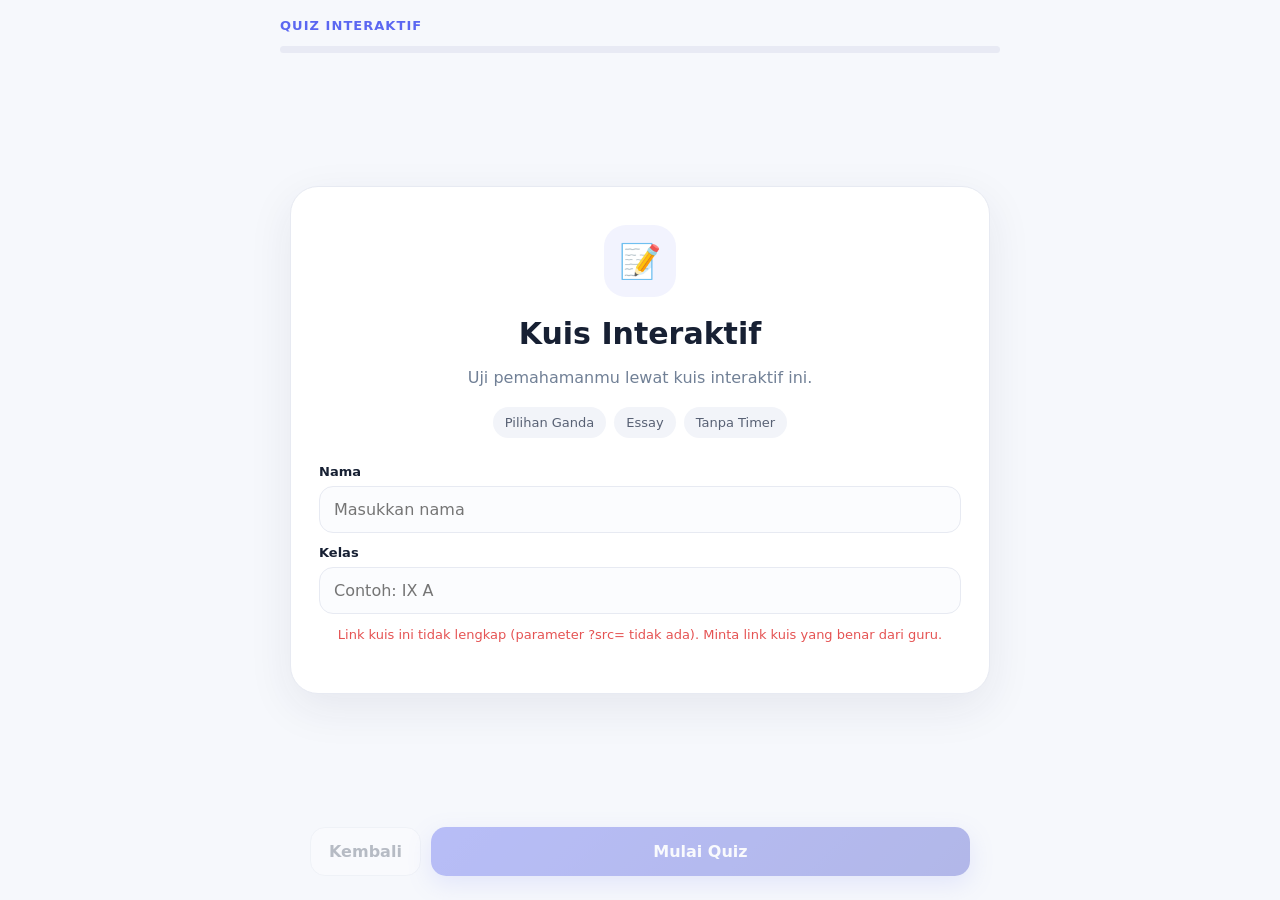
==== index.html @ 4622f902 "Deploy quiz-runner + wizard (M6.4)" ====
<!DOCTYPE html>
<html lang="id">
<head>
<meta charset="UTF-8">
<meta name="viewport" content="width=device-width, initial-scale=1.0, viewport-fit=cover">
<title>Kuis Interaktif</title>
<link rel="stylesheet" href="styles.css">
</head>
<body>
<div class="app">
  <header class="top">
    <!-- Teks di sini diisi ulang oleh quiz-engine.js lewat getConfig() (elemen opsional
         #quizBrand/#quizTitle/#quizDesc/#badgePG/#badgeEssay). Teks default di bawah
         ini SENGAJA generik supaya tetap masuk akal kalau getConfig() gagal/timeout
         (lihat blueprint 16.6 -- jangan blank). -->
    <div class="brand" id="quizBrand">Quiz Interaktif</div>
    <div class="progress-wrap"><div class="progress" id="progress"></div></div>
  </header>

  <main class="content">
    <section class="page active" id="introPage">
      <div class="card intro">
        <div class="icon">📝</div>
        <h1 id="quizTitle">Kuis Interaktif</h1>
        <p id="quizDesc">Uji pemahamanmu lewat kuis interaktif ini.</p>
        <div class="meta">
          <span class="badge" id="badgePG">Pilihan Ganda</span>
          <span class="badge" id="badgeEssay">Essay</span>
          <span class="badge">Tanpa Timer</span>
        </div>
        <div class="field"><label for="nama">Nama</label><input id="nama" type="text" placeholder="Masukkan nama"></div>
        <div class="field"><label for="kelas">Kelas</label><input id="kelas" type="text" placeholder="Contoh: IX A"></div>
      </div>
    </section>

    <section class="page" id="resultPage">
      <div class="card result">
        <div class="icon">🎉</div>
        <h1>Quiz Selesai!</h1>
        <p id="studentInfo"></p>
        <div class="score" id="score">0/100</div>
        <p>Nilai pilihan ganda dihitung otomatis. Jawaban essay dapat diperiksa oleh guru.</p>
        <div class="review" id="review"></div>
      </div>
    </section>
  </main>

  <nav class="nav">
    <button class="btn-secondary" id="backBtn" onclick="back()" disabled>Kembali</button>
    <button class="btn-primary" id="nextBtn" onclick="next()" disabled>Memuat soal...</button>
  </nav>
</div>

<!-- Tidak ada config.js di sini -- URL Apps Script datang dari parameter ?src= di query
     string (lihat resolveScriptUrl() di quiz-engine.js, blueprint 16.6). Satu halaman ini
     dipakai ulang untuk semua paket kuis, hanya beda ?src=... di link yang dibagikan guru. -->
<script src="quiz-engine.js"></script>
</body>
</html>
---- styles.css ----
/* styles.css - quiz-runner
   Aset inti terpusat, dipakai ulang untuk SEMUA paket kuis (bukan per-produk lagi
   seperti quiz.css di M5). Satu-satunya kustomisasi visual per paket adalah
   --accent, yang di-set live oleh quiz-engine.js dari warna_tema (tab Config) lewat
   applyConfig() -- lihat blueprint 16.6/16.7. Kalau getConfig() gagal/belum sempat
   jalan, nilai default di bawah ini yang dipakai (tidak pernah blank/putih polos).
*/
:root{
  --bg:#f6f8fc; --card:#fff; --text:#172033; --muted:#718096;
  --accent:#5b67f1;
  --accent-soft: color-mix(in srgb, var(--accent) 18%, white);
  --accent-softer: color-mix(in srgb, var(--accent) 8%, white);
  --accent-dark: color-mix(in srgb, var(--accent) 85%, black);
  --line:#e7eaf2;
  --good:#18a66a; --bad:#e55353;
}
*{box-sizing:border-box}
body{
  margin:0; min-height:100vh; background:var(--bg); color:var(--text);
  font-family:Inter,system-ui,-apple-system,BlinkMacSystemFont,"Segoe UI",Arial,sans-serif;
}
.app{min-height:100vh; display:flex; flex-direction:column}
.top{
  padding:18px 20px 12px; max-width:760px; width:100%; margin:auto;
}
.brand{font-size:13px;font-weight:800;letter-spacing:.08em;text-transform:uppercase;color:var(--accent)}
.progress-wrap{margin-top:13px;height:7px;background:#e8eaf4;border-radius:99px;overflow:hidden}
.progress{height:100%;width:0;background:linear-gradient(90deg,var(--accent),var(--accent-dark));transition:.35s}
.content{flex:1;display:flex;align-items:center;justify-content:center;padding:16px 20px 28px}
.page{width:100%;max-width:700px;display:none;animation:up .3s ease}
.page.active{display:block}
@keyframes up{from{opacity:0;transform:translateY(10px)}to{opacity:1;transform:none}}
.card{
  background:var(--card);border:1px solid var(--line);border-radius:28px;
  padding:28px;box-shadow:0 14px 45px rgba(34,43,80,.08)
}
.intro{text-align:center;padding:38px 28px}
.icon{
  width:72px;height:72px;margin:0 auto 20px;border-radius:22px;
  display:grid;place-items:center;font-size:34px;
  background:var(--accent-softer)
}
h1{font-size:30px;line-height:1.15;margin:0 0 10px}
h2{font-size:22px;line-height:1.4;margin:0 0 22px}
p{color:var(--muted)}
.meta{display:flex;justify-content:center;gap:8px;flex-wrap:wrap;margin:20px 0 26px}
.badge{padding:8px 12px;background:#f2f4f9;border-radius:99px;font-size:13px;color:#586174}
.field{text-align:left;margin:12px 0}
label{display:block;font-size:13px;font-weight:700;margin-bottom:7px}
input[type=text],textarea{
  width:100%;border:1.5px solid var(--line);border-radius:14px;padding:13px 14px;
  font:inherit;outline:none;background:#fbfcfe
}
input[type=text]:focus,textarea:focus{border-color:var(--accent);background:white}
.option{
  position:relative;display:block;border:1.5px solid var(--line);border-radius:16px;
  padding:15px 16px;margin:10px 0;cursor:pointer;transition:.18s;background:#fff
}
.option:hover{border-color:var(--accent-soft);background:#fafaff}
.option input{position:absolute;opacity:0}
.option .letter{
  display:inline-grid;place-items:center;width:30px;height:30px;border-radius:10px;
  background:#f1f3f8;font-weight:800;margin-right:10px;color:#596273
}
.option.selected{border-color:var(--accent);background:var(--accent-softer);box-shadow:0 0 0 3px color-mix(in srgb, var(--accent) 15%, transparent)}
.option.selected .letter{background:var(--accent);color:white}
textarea{min-height:250px;resize:none;line-height:1.6}
.question-no{font-size:13px;color:var(--accent);font-weight:800;text-transform:uppercase;letter-spacing:.06em;margin-bottom:10px}
.nav{
  max-width:700px;width:100%;margin:auto;padding:0 20px 24px;
  display:flex;gap:10px
}
button{
  border:0;border-radius:15px;padding:14px 18px;font:inherit;font-weight:800;cursor:pointer
}
.btn-primary{flex:1;background:linear-gradient(135deg,var(--accent),var(--accent-dark));color:#fff;box-shadow:0 8px 22px color-mix(in srgb, var(--accent) 30%, transparent)}
.btn-secondary{background:#fff;color:#596273;border:1px solid var(--line)}
button:disabled{opacity:.4;cursor:not-allowed}
.result{text-align:center}
.score{
  font-size:54px;font-weight:900;margin:15px 0;
  background:linear-gradient(135deg,var(--accent),var(--accent-dark));
  -webkit-background-clip:text;background-clip:text;color:transparent
}
.review{text-align:left;margin-top:22px}
.review div{padding:11px 13px;border-radius:12px;margin:7px 0;font-size:14px}
.correct{background:#eafaf3;color:#13774e}.wrong{background:#fff0f0;color:#a93434}
.small{font-size:13px;color:var(--muted)}
@media(max-width:520px){
  .card{padding:22px;border-radius:23px}
  .intro{padding:30px 20px}
  h1{font-size:27px} h2{font-size:20px}
  .content{align-items:flex-start;padding-top:12px}
  .top{padding-top:15px}
}
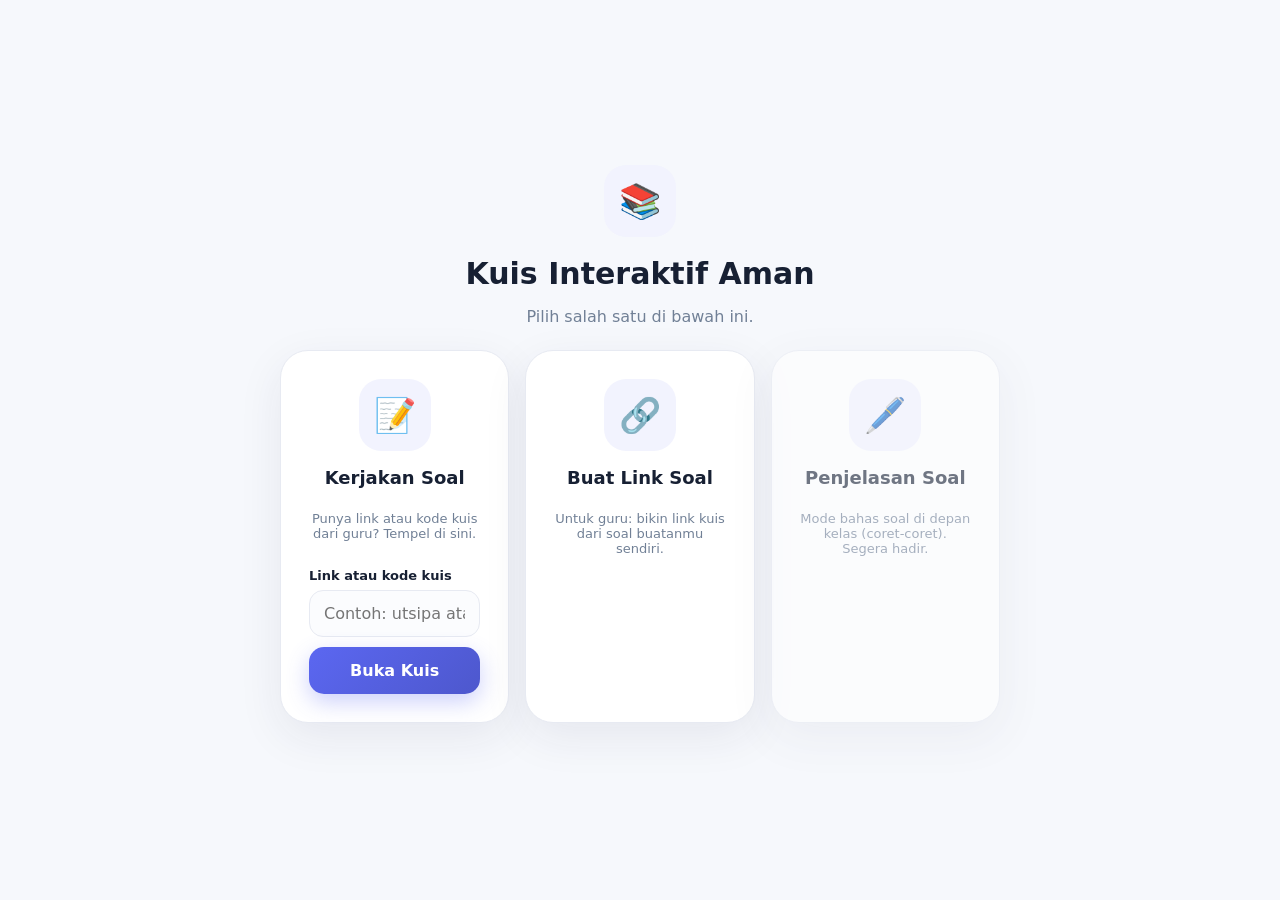
==== commit 5398da8e: "feat: koreksi" ====
--- a/index.html
+++ b/index.html
@@ -8,7 +8,7 @@
 </head>
 <body>
 <div class="app">
-  <header class="top">
+  <header class="top" id="quizHeader">
     <!-- Teks di sini diisi ulang oleh quiz-engine.js lewat getConfig() (elemen opsional
          #quizBrand/#quizTitle/#quizDesc/#badgePG/#badgeEssay). Teks default di bawah
          ini SENGAJA generik supaya tetap masuk akal kalau getConfig() gagal/timeout
@@ -43,14 +43,91 @@
         <div class="review" id="review"></div>
       </div>
     </section>
+
+    <!-- M8.2: Home Screen -- hanya tampil kalau halaman ini dibuka TANPA query string
+         sama sekali (bukan ?src=/?<kode> dari link guru). display:none default di
+         styles.css, ditoggle sinkron oleh script inline di bawah SEBELUM quiz-engine.js
+         dimuat, supaya tidak ada flash konten kuis. Sengaja di luar sistem .page/show()
+         quiz-engine.js biar tidak mengubah index array pages(). -->
+    <section class="home" id="homeScreen">
+      <div class="home-intro">
+        <div class="icon">📚</div>
+        <h1>Kuis Interaktif Aman</h1>
+        <p>Pilih salah satu di bawah ini.</p>
+      </div>
+      <div class="home-grid">
+        <div class="card home-card">
+          <div class="icon">📝</div>
+          <h2>Kerjakan Soal</h2>
+          <p class="small">Punya link atau kode kuis dari guru? Tempel di sini.</p>
+          <div class="field">
+            <label for="homeKode">Link atau kode kuis</label>
+            <input id="homeKode" type="text" placeholder="Contoh: utsipa atau link lengkap dari guru">
+          </div>
+          <p class="small home-error" id="homeKodeError" hidden></p>
+          <button class="btn-primary" id="homeKodeBtn" type="button">Buka Kuis</button>
+        </div>
+
+        <a class="card home-card home-card-link" href="wizard/">
+          <div class="icon">🔗</div>
+          <h2>Buat Link Soal</h2>
+          <p class="small">Untuk guru: bikin link kuis dari soal buatanmu sendiri.</p>
+        </a>
+
+        <div class="card home-card home-card-soon">
+          <div class="icon">🖊️</div>
+          <h2>Penjelasan Soal</h2>
+          <p class="small">Mode bahas soal di depan kelas (coret-coret). Segera hadir.</p>
+        </div>
+      </div>
+    </section>
   </main>
 
-  <nav class="nav">
+  <nav class="nav" id="quizNav">
     <button class="btn-secondary" id="backBtn" onclick="back()" disabled>Kembali</button>
     <button class="btn-primary" id="nextBtn" onclick="next()" disabled>Memuat soal...</button>
   </nav>
 </div>
 
+<script>
+  // M8.2: dijalankan sinkron SEBELUM quiz-engine.js dimuat (bukan menunggu
+  // DOMContentLoaded/network), supaya tidak ada flash tampilan kuis generik dulu baru
+  // ganti ke Home Screen. Kondisi persis sama dengan guard di quiz-engine.js
+  // (!window.location.search) -- kalau ada ?src= atau ?<kode> apapun, blok ini
+  // dilewati dan halaman jalan seperti quiz-runner biasa, link lama tidak berubah.
+  if (!window.location.search) {
+    document.getElementById("quizHeader").style.display = "none";
+    document.getElementById("introPage").style.display = "none";
+    document.getElementById("quizNav").style.display = "none";
+    document.getElementById("homeScreen").style.display = "block";
+  }
+
+  // M8.2: tombol "Kerjakan Soal" di Home Screen -- terima kode pendek (mis. "utsipa")
+  // ATAU link lengkap yang sudah dibagikan guru (mis. ".../asesmen/?utsipa" atau
+  // ".../asesmen/?src=..."), lalu redirect ke query string yang sesuai di halaman ini
+  // juga. Tidak menebak/memvalidasi isi kode -- validasi kode pendek tetap tanggung
+  // jawab resolveKode_() di quiz-engine.js seperti biasa setelah redirect.
+  document.getElementById("homeKodeBtn").addEventListener("click", function () {
+    var input = document.getElementById("homeKode");
+    var errorEl = document.getElementById("homeKodeError");
+    var raw = input.value.trim();
+    errorEl.hidden = true;
+    if (!raw) {
+      errorEl.textContent = "Isi dulu link atau kode kuisnya.";
+      errorEl.hidden = false;
+      return;
+    }
+    var queryIndex = raw.indexOf("?");
+    var query = queryIndex >= 0 ? raw.slice(queryIndex + 1) : raw;
+    query = query.trim();
+    if (!query) {
+      errorEl.textContent = "Link atau kode yang ditempel tidak dikenali.";
+      errorEl.hidden = false;
+      return;
+    }
+    window.location.href = window.location.pathname + "?" + query;
+  });
+</script>
 <!-- Tidak ada config.js di sini -- URL Apps Script datang dari parameter ?src= di query
      string (lihat resolveScriptUrl() di quiz-engine.js, blueprint 16.6). Satu halaman ini
      dipakai ulang untuk semua paket kuis, hanya beda ?src=... di link yang dibagikan guru. -->
--- a/styles.css
+++ b/styles.css
@@ -86,6 +86,26 @@
 .review div{padding:11px 13px;border-radius:12px;margin:7px 0;font-size:14px}
 .correct{background:#eafaf3;color:#13774e}.wrong{background:#fff0f0;color:#a93434}
 .small{font-size:13px;color:var(--muted)}
+/* M8.2: Home Screen -- default display:none, ditoggle "block" lewat script inline
+   di index.html (bukan quiz-engine.js) kalau halaman dibuka tanpa query string.
+   Sengaja bukan bagian sistem .page/.active biar tidak numpang di show()/pages(). */
+#homeScreen{display:none; width:100%; max-width:760px; margin:0 auto; padding:32px 20px}
+.home-intro{text-align:center; margin-bottom:24px}
+.home-intro .icon{background:var(--accent-softer)}
+.home-grid{display:grid; grid-template-columns:repeat(3,1fr); gap:16px}
+.home-card{text-align:center; text-decoration:none; color:inherit; display:flex; flex-direction:column; align-items:center}
+.home-card .icon{margin-bottom:14px}
+.home-card h2{font-size:18px; margin:0 0 8px}
+.home-card .field{width:100%; text-align:left; margin:14px 0 10px}
+.home-card .btn-primary{width:100%}
+.home-error{color:var(--bad)}
+.home-card-link{transition:.18s}
+.home-card-link:hover{border-color:var(--accent-soft); box-shadow:0 14px 45px rgba(34,43,80,.14)}
+.home-card-soon{opacity:.6}
+@media(max-width:680px){
+  .home-grid{grid-template-columns:1fr}
+}
+
 @media(max-width:520px){
   .card{padding:22px;border-radius:23px}
   .intro{padding:30px 20px}
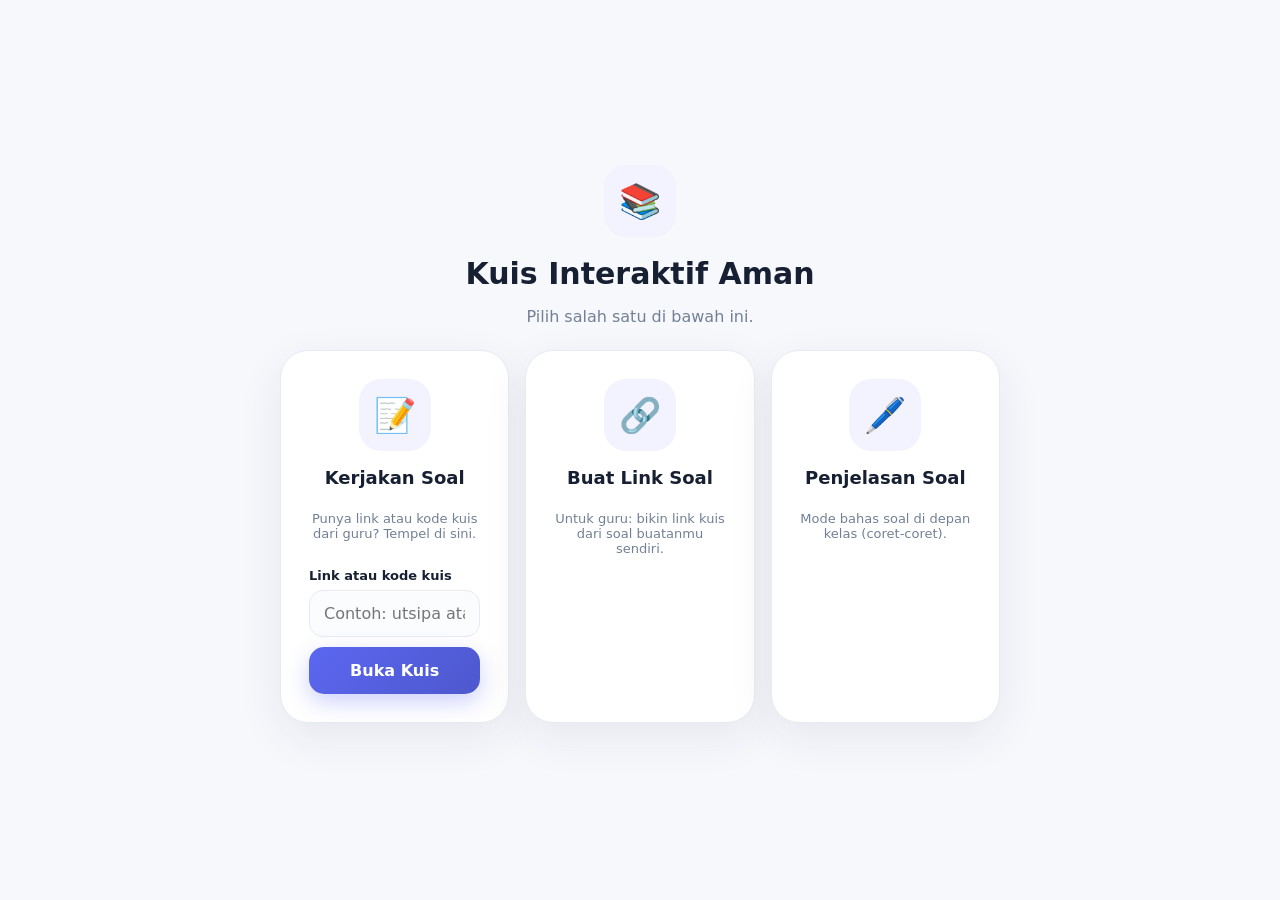
==== commit d80aa514: "feat: coretan  untuk penjelasan soal" ====
--- a/index.html
+++ b/index.html
@@ -74,11 +74,11 @@
           <p class="small">Untuk guru: bikin link kuis dari soal buatanmu sendiri.</p>
         </a>
 
-        <div class="card home-card home-card-soon">
+        <a class="card home-card home-card-link" href="coretan/">
           <div class="icon">🖊️</div>
           <h2>Penjelasan Soal</h2>
-          <p class="small">Mode bahas soal di depan kelas (coret-coret). Segera hadir.</p>
-        </div>
+          <p class="small">Mode bahas soal di depan kelas (coret-coret).</p>
+        </a>
       </div>
     </section>
   </main>
